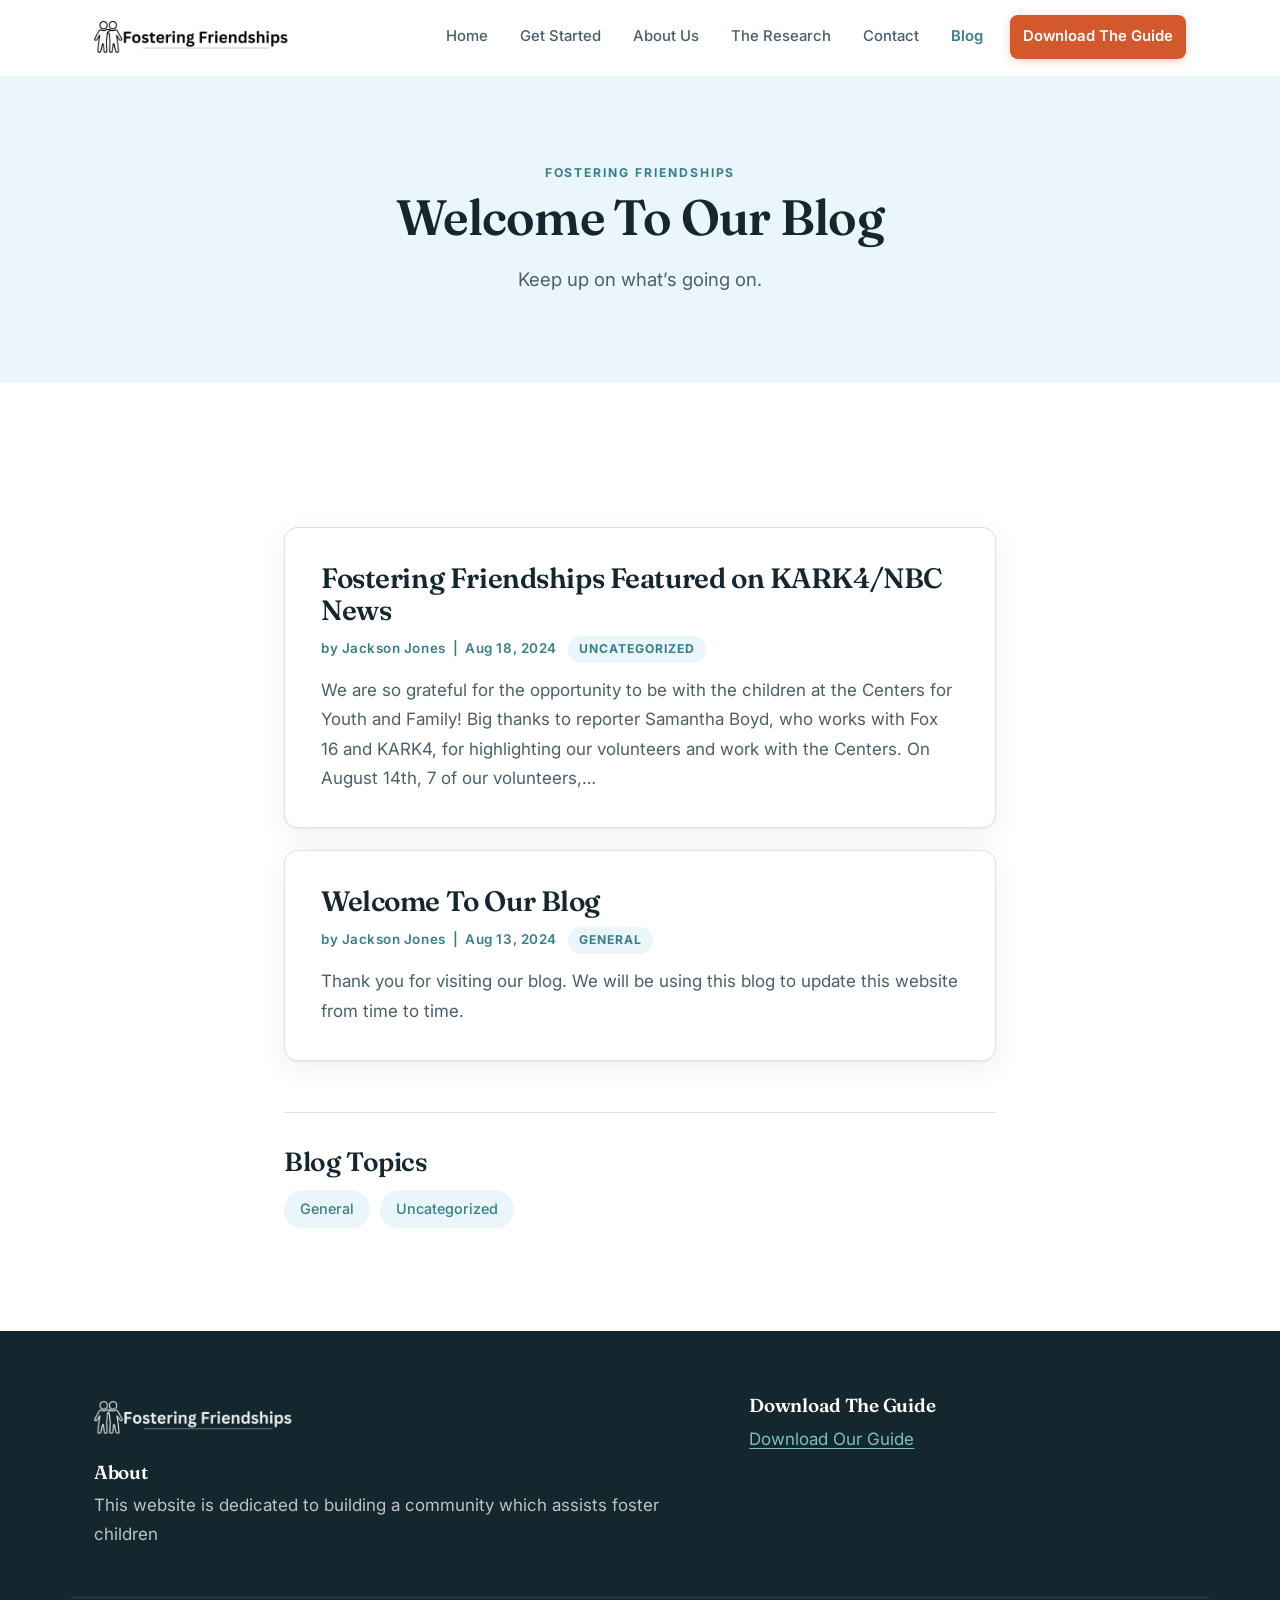
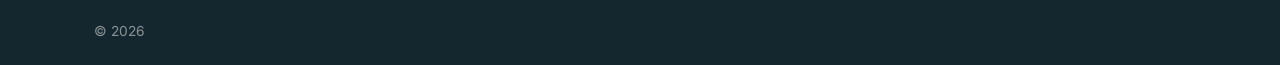
==== blog.html @ 0eacd420 "Fostering Friendships site Static HTML/CSS/JS rebuild of fosteringfriendship.org. Original copy and " ====
<!DOCTYPE html>
<html lang="en">
<head>
<meta charset="utf-8">
<meta name="viewport" content="width=device-width, initial-scale=1">
<title>Blog | Fostering Friendships</title>
<meta name="description" content="Updates from Fostering Friendships, a 501c3 non-profit building peer connections with foster children.">
<meta name="robots" content="noindex, nofollow">
<link rel="icon" href="assets/favicon.png" sizes="any">
<link rel="preconnect" href="https://fonts.googleapis.com">
<link rel="preconnect" href="https://fonts.gstatic.com" crossorigin>
<link href="https://fonts.googleapis.com/css2?family=Fraunces:opsz,wght@9..144,400;9..144,600;9..144,700&family=Inter:wght@400;500;600;700&display=swap" rel="stylesheet">
<link rel="stylesheet" href="styles.css">
<style>
  .page-head{background:var(--pale-soft);padding-block:clamp(56px,7vw,88px);text-align:center}
  .posts{display:grid;gap:22px;margin-top:2.4em}
  .post{
    background:var(--white);border:1px solid var(--line);border-radius:var(--radius);
    padding:34px 36px;box-shadow:var(--shadow);
  }
  .post h2{font-size:clamp(1.35rem,2.4vw,1.75rem);margin:0 0 .35em}
  .post .meta{
    font-size:.84rem;color:var(--teal-deep);font-weight:600;
    letter-spacing:.04em;margin:0 0 1em;
  }
  .tag{
    display:inline-block;background:var(--pale-soft);color:var(--teal-deep);
    border-radius:999px;padding:3px 11px;font-size:.76rem;font-weight:700;
    letter-spacing:.08em;text-transform:uppercase;margin-left:8px;
  }
  .topics{margin-top:3em;padding-top:2em;border-top:1px solid var(--line)}
  .topics h3{margin-bottom:.5em}
  .topic-list{list-style:none;margin:0;padding:0;display:flex;gap:10px;flex-wrap:wrap}
  .topic-list li{
    background:var(--pale-soft);border-radius:999px;padding:7px 16px;
    font-size:.9rem;font-weight:500;color:var(--teal-deep);
  }
  @media (max-width:620px){ .post{padding:26px 22px} }
</style>
</head>
<body>

<a class="skip" href="#main">Skip to content</a>

<header class="site-header" id="siteHeader">
  <div class="wrap header-inner">
    <a class="brand" href="index.html">
      <img src="assets/Logo-1.png" alt="Fostering Friendships" width="450" height="100">
    </a>
    <nav class="nav" id="nav" aria-label="Main">
      <a href="index.html">Home</a>
      <a href="index.html#get-started">Get Started</a>
      <a href="index.html#about">About Us</a>
      <a href="index.html#research">The Research</a>
      <a href="index.html#contact">Contact</a>
      <a href="blog.html" class="active">Blog</a>
      <a class="nav-cta" href="assets/fostering-friendship-guide.pdf" download>Download The Guide</a>
    </nav>
    <button class="burger" id="burger" aria-expanded="false" aria-controls="nav" aria-label="Menu">
      <span></span><span></span><span></span>
    </button>
  </div>
</header>

<main id="main">

<section class="page-head">
  <div class="wrap">
    <p class="eyebrow">Fostering Friendships</p>
    <h1 style="font-size:clamp(2.1rem,4.5vw,3.1rem)">Welcome To Our Blog</h1>
    <p class="lead" style="max-width:560px;margin-inline:auto">Keep up on what&rsquo;s going on.</p>
  </div>
</section>

<section class="section">
  <div class="wrap narrow">

    <div class="posts">

      <article class="post">
        <h2>Fostering Friendships Featured on KARK4/NBC News</h2>
        <p class="meta">by Jackson Jones &nbsp;|&nbsp; Aug 18, 2024 <span class="tag">Uncategorized</span></p>
        <p>We are so grateful for the opportunity to be with the children at the Centers for Youth and Family! Big thanks to reporter Samantha Boyd, who works with Fox 16 and KARK4, for highlighting our volunteers and work with the Centers. On August 14th, 7 of our volunteers,&hellip;</p>
      </article>

      <article class="post">
        <h2>Welcome To Our Blog</h2>
        <p class="meta">by Jackson Jones &nbsp;|&nbsp; Aug 13, 2024 <span class="tag">General</span></p>
        <p>Thank you for visiting our blog. We will be using this blog to update this website from time to time.</p>
      </article>

    </div>

    <div class="topics">
      <h3>Blog Topics</h3>
      <ul class="topic-list">
        <li>General</li>
        <li>Uncategorized</li>
      </ul>
    </div>

  </div>
</section>

</main>

<footer class="site-footer">
  <div class="wrap footer-inner">
    <div>
      <img class="footer-logo" src="assets/Logo-1.png" alt="Fostering Friendships" width="450" height="100">
      <h3>About</h3>
      <p>This website is dedicated to building a community which assists foster children</p>
    </div>
    <div>
      <h3>Download The Guide</h3>
      <p><a href="assets/fostering-friendship-guide.pdf" download>Download Our Guide</a></p>
    </div>
  </div>
  <div class="wrap footer-base">
    <p>&copy; 2026</p>
  </div>
</footer>

<a class="to-top" id="toTop" href="#main" aria-label="Back to top"></a>

<script src="script.js"></script>
</body>
</html>
---- styles.css ----
/* ─────────────────────────────────────────────────────
   Fostering Friendships
   Palette carried over from the original Divi build:
   #7EBEC5 teal · #d4edf4 pale blue · #d3582c burnt orange
   ───────────────────────────────────────────────────── */

:root{
  --teal:#7ebec5;
  --teal-deep:#37808b;
  --pale:#d4edf4;
  --pale-soft:#eaf6fa;
  --orange:#d3582c;
  --orange-deep:#b0431d;
  --ink:#15272e;
  --body:#4a5f69;
  --line:rgba(21,39,46,.13);
  --white:#fff;
  --radius:14px;
  --shadow:0 1px 2px rgba(21,39,46,.05), 0 8px 28px rgba(21,39,46,.07);
  --shadow-lg:0 2px 4px rgba(21,39,46,.06), 0 18px 50px rgba(21,39,46,.12);
  --wrap:1140px;
  --head:"Fraunces",Georgia,"Times New Roman",serif;
  --sans:"Inter",-apple-system,BlinkMacSystemFont,"Segoe UI",Roboto,sans-serif;
}

*,*::before,*::after{box-sizing:border-box}

html{scroll-behavior:smooth;scroll-padding-top:84px}
@media (prefers-reduced-motion:reduce){html{scroll-behavior:auto}}

body{
  margin:0;
  font-family:var(--sans);
  font-size:17px;
  line-height:1.72;
  color:var(--body);
  background:var(--white);
  -webkit-font-smoothing:antialiased;
}

img,video{max-width:100%;display:block}

a{color:var(--orange-deep);text-underline-offset:3px}
a:hover{color:var(--orange)}

.wrap{width:100%;max-width:var(--wrap);margin-inline:auto;padding-inline:24px}
.narrow{max-width:760px}
.narrow-c{max-width:820px;margin-inline:auto}
.center{text-align:center}

.skip{
  position:absolute;left:-9999px;top:0;z-index:100;
  background:var(--ink);color:#fff;padding:12px 18px;border-radius:0 0 8px 0;
}
.skip:focus{left:0}

/* ── Type ─────────────────────────────────────────── */
/* Headings sit tight to the text they introduce. */

h1,h2,h3,h4{
  font-family:var(--head);
  color:var(--ink);
  font-weight:600;
  line-height:1.15;
  margin:0 0 .4em;
  letter-spacing:-.015em;
}
h1{font-size:clamp(2.6rem,6vw,4.2rem);line-height:1.04}
h2{font-size:clamp(1.9rem,3.6vw,2.7rem)}
h3{font-size:clamp(1.3rem,2.2vw,1.65rem)}
h4{font-size:1.12rem;letter-spacing:-.005em}

p{margin:0 0 1.15em}
p:last-child{margin-bottom:0}

/* space ABOVE a heading, never below it */
* + h2{margin-top:1.7em}
* + h3{margin-top:1.9em}
.split-text > h3:first-child,
.card > h3:first-child,
.callout > h3:first-child,
.promise > h3:first-child,
.cta-band h3:first-child,
.values > h3:first-child,
.footer-inner h3{margin-top:0}

/* an eyebrow belongs to the heading under it, so keep them locked together */
.eyebrow + h1,
.eyebrow + h2,
.eyebrow + h3{margin-top:0}

.lead{font-size:1.16rem;line-height:1.7}
.sub{margin-bottom:2.2em}
.eyebrow{
  font-family:var(--sans);
  font-size:.76rem;font-weight:700;letter-spacing:.16em;text-transform:uppercase;
  color:var(--teal-deep);margin:0 0 .7em;
}
.attrib{
  margin-top:1.4em;font-weight:600;color:var(--ink);
  font-size:.95rem;letter-spacing:.02em;
}
.mt{margin-top:1.8em}

/* ── Header ───────────────────────────────────────── */

.site-header{
  position:sticky;top:0;z-index:50;
  background:rgba(255,255,255,.88);
  backdrop-filter:saturate(180%) blur(14px);
  border-bottom:1px solid transparent;
  transition:border-color .25s, box-shadow .25s;
}
.site-header.scrolled{border-bottom-color:var(--line);box-shadow:0 2px 20px rgba(21,39,46,.06)}

.header-inner{display:flex;align-items:center;gap:24px;min-height:74px}
.brand{flex:0 0 auto;display:flex;align-items:center}
.brand img{width:196px;height:auto}

.nav{margin-left:auto;display:flex;align-items:center;gap:6px}
.nav a{
  font-size:.93rem;font-weight:500;color:var(--body);text-decoration:none;
  padding:9px 13px;border-radius:8px;white-space:nowrap;
  transition:color .15s,background .15s;
}
.nav a:hover{color:var(--ink);background:var(--pale-soft)}
.nav a.active{color:var(--teal-deep);font-weight:600}
.nav .nav-cta{
  background:var(--orange);color:#fff;margin-left:8px;font-weight:600;
  box-shadow:0 2px 10px rgba(211,88,44,.28);
}
.nav .nav-cta:hover{background:var(--orange-deep);color:#fff}

.burger{
  display:none;margin-left:auto;width:44px;height:44px;
  border:0;background:transparent;cursor:pointer;padding:10px;
}
.burger span{display:block;height:2px;background:var(--ink);border-radius:2px;transition:.25s}
.burger span + span{margin-top:5px}
.burger[aria-expanded="true"] span:nth-child(1){transform:translateY(7px) rotate(45deg)}
.burger[aria-expanded="true"] span:nth-child(2){opacity:0}
.burger[aria-expanded="true"] span:nth-child(3){transform:translateY(-7px) rotate(-45deg)}

/* ── Buttons ──────────────────────────────────────── */

.btn{
  display:inline-block;font-family:var(--sans);
  font-size:.95rem;font-weight:600;letter-spacing:.01em;
  padding:14px 30px;border-radius:999px;border:1.5px solid transparent;
  text-decoration:none;cursor:pointer;
  transition:transform .15s, background .15s, box-shadow .15s, color .15s;
}
.btn:active{transform:translateY(1px)}
.btn-primary{background:var(--orange);color:#fff;box-shadow:0 4px 16px rgba(211,88,44,.3)}
.btn-primary:hover{background:var(--orange-deep);color:#fff;box-shadow:0 8px 24px rgba(211,88,44,.36)}
.btn-ghost{background:transparent;color:#fff;border-color:rgba(255,255,255,.75)}
.btn-ghost:hover{background:#fff;color:var(--ink)}

/* ── Hero ─────────────────────────────────────────── */

.hero{
  position:relative;min-height:min(92vh,820px);
  display:flex;align-items:center;justify-content:center;
  overflow:hidden;text-align:center;
}
.hero-media{
  position:absolute;inset:0;width:100%;height:100%;
  object-fit:cover;z-index:0;
}
.hero-scrim{
  position:absolute;inset:0;z-index:1;
  background:linear-gradient(180deg,rgba(0,19,46,.52) 0%,rgba(0,19,46,.42) 45%,rgba(0,19,46,.68) 100%);
}
.hero-inner{position:relative;z-index:2;padding-block:120px}
.hero h1{color:#fff;margin-bottom:.28em;text-shadow:0 2px 30px rgba(0,10,25,.35)}
.hero-sub{
  color:rgba(255,255,255,.94);font-size:clamp(1.05rem,2vw,1.3rem);
  max-width:620px;margin:0 auto 2.2em;line-height:1.6;
}
.hero-actions{display:flex;gap:14px;justify-content:center;flex-wrap:wrap;margin:0}

.scroll-cue{
  position:absolute;bottom:34px;left:50%;transform:translateX(-50%);
  z-index:2;width:46px;height:46px;border-radius:50%;
  border:1.5px solid rgba(255,255,255,.55);
  display:grid;place-items:center;
}
.scroll-cue span{
  width:11px;height:11px;border-right:2px solid #fff;border-bottom:2px solid #fff;
  transform:translateY(-2px) rotate(45deg);
}
@media (prefers-reduced-motion:no-preference){
  .scroll-cue{animation:bob 2.4s ease-in-out infinite}
  @keyframes bob{0%,100%{transform:translate(-50%,0)}50%{transform:translate(-50%,7px)}}
}

/* ── Sections ─────────────────────────────────────── */

.section{padding-block:clamp(64px,8vw,104px)}
.section-pale{background:var(--pale-soft)}

/* ── Split (text + image) ─────────────────────────── */

.split{display:grid;grid-template-columns:1.05fr .95fr;gap:clamp(32px,5vw,68px);align-items:center}
.split-reverse .split-text{order:1}
.split-reverse .split-media{order:2}
.split-media img{
  width:100%;border-radius:var(--radius);box-shadow:var(--shadow-lg);object-fit:cover;
}
.split-media figcaption{
  margin-top:.9em;text-align:center;font-style:italic;
  font-family:var(--head);color:var(--ink);font-size:1.02rem;
}
.founder .split-media{max-width:380px;margin-inline:auto}
.founder{margin-top:3.4em;align-items:start}

/* ── Steps ────────────────────────────────────────── */

.steps{
  list-style:none;margin:2.6em 0 0;padding:0;
  display:grid;grid-template-columns:repeat(3,1fr);gap:24px;counter-reset:s;
}
.steps li{
  background:var(--white);border:1px solid var(--line);border-radius:var(--radius);
  padding:34px 28px 30px;position:relative;box-shadow:var(--shadow);
}
.step-n{
  display:grid;place-items:center;width:42px;height:42px;border-radius:50%;
  background:var(--teal);color:#fff;font-family:var(--head);font-weight:700;font-size:1.15rem;
  margin-bottom:.9em;
}
.steps h4{margin-bottom:.45em}
.steps p{font-size:.97rem;margin:0}

.promise{
  margin-top:2.6em;padding:30px 34px;border-left:4px solid var(--teal);
  background:var(--white);border-radius:0 var(--radius) var(--radius) 0;box-shadow:var(--shadow);
}

.cta-band{
  margin-top:2.4em;padding:38px 40px;border-radius:var(--radius);
  background:linear-gradient(135deg,var(--teal-deep),var(--teal));
  color:#fff;display:flex;align-items:center;gap:32px;flex-wrap:wrap;
  box-shadow:var(--shadow-lg);
}
.cta-band h3{color:#fff;margin-bottom:.35em}
.cta-band p{margin:0;color:rgba(255,255,255,.93);max-width:62ch}
.cta-band > div{flex:1 1 380px}
.cta-band .btn-primary{background:#fff;color:var(--orange-deep);box-shadow:0 4px 18px rgba(0,0,0,.16)}
.cta-band .btn-primary:hover{background:#fff6f2;color:var(--orange-deep)}

/* ── Impact ───────────────────────────────────────── */

.impact{display:grid;grid-template-columns:1fr 1fr;gap:26px}
.card{
  background:var(--white);border:1px solid var(--line);border-radius:var(--radius);
  padding:36px 34px;box-shadow:var(--shadow);
}
.card h3{color:var(--teal-deep)}

.callout{
  margin-top:26px;padding:34px 36px;border-radius:var(--radius);
  background:#fdf3ee;border:1px solid rgba(211,88,44,.22);
}
.callout h3{color:var(--orange-deep)}

/* ── Mission quote ────────────────────────────────── */

.mission{
  margin:2.2em auto 0;max-width:880px;padding:40px 44px;
  background:var(--white);border-radius:var(--radius);
  border-top:4px solid var(--teal);box-shadow:var(--shadow-lg);
}
.mission p:last-child{
  font-family:var(--head);font-size:clamp(1.12rem,1.9vw,1.4rem);
  line-height:1.55;color:var(--ink);margin:0;
}
.values{
  margin-top:3.4em;padding:34px 36px;background:var(--white);
  border-radius:var(--radius);border:1px solid var(--line);box-shadow:var(--shadow);
}

/* ── Research ─────────────────────────────────────── */

.studies{margin-top:2.6em;display:grid;gap:16px}
.study{
  background:var(--white);border:1px solid var(--line);border-radius:var(--radius);
  box-shadow:var(--shadow);overflow:hidden;
}
.study summary{
  list-style:none;cursor:pointer;padding:24px 28px;
  display:flex;align-items:center;gap:20px;
  transition:background .15s;
}
.study summary::-webkit-details-marker{display:none}
.study summary:hover{background:var(--pale-soft)}
.study summary h4{margin:0;flex:1;line-height:1.35}
.chev{
  flex:0 0 auto;width:11px;height:11px;
  border-right:2px solid var(--teal-deep);border-bottom:2px solid var(--teal-deep);
  transform:rotate(45deg) translate(-2px,-2px);transition:transform .25s;
}
.study[open] .chev{transform:rotate(-135deg) translate(-2px,-2px)}
.study-body{padding:0 28px 30px;border-top:1px solid var(--line);padding-top:24px}
.cite{
  font-size:.88rem;color:var(--teal-deep);background:var(--pale-soft);
  padding:12px 16px;border-radius:8px;margin-bottom:1.3em;line-height:1.55;
}
.quotes-label{font-weight:600;color:var(--ink);margin-bottom:.6em}
.quotes{margin:1.2em 0 0;padding:0;list-style:none;display:grid;gap:14px}
.quotes li{
  padding:16px 20px;border-left:3px solid var(--teal);
  background:var(--pale-soft);border-radius:0 8px 8px 0;
  font-size:.97rem;line-height:1.65;
}

/* ── Form ─────────────────────────────────────────── */

.form{
  background:var(--white);padding:38px 38px 34px;border-radius:var(--radius);
  border:1px solid var(--line);box-shadow:var(--shadow-lg);
}
.row{display:grid;grid-template-columns:1fr 1fr;gap:20px}
.field{margin-bottom:20px}
.field label{
  display:block;font-size:.88rem;font-weight:600;color:var(--ink);margin-bottom:7px;
}
.req{color:var(--orange)}
.field input,.field textarea{
  width:100%;font-family:var(--sans);font-size:1rem;color:var(--ink);
  padding:13px 15px;border:1.5px solid var(--line);border-radius:10px;
  background:#fbfdfe;transition:border-color .15s, box-shadow .15s;
}
.field input:focus,.field textarea:focus{
  outline:none;border-color:var(--teal);box-shadow:0 0 0 4px rgba(126,190,197,.22);
}
.field textarea{resize:vertical;min-height:140px}
.field.invalid input,.field.invalid textarea{border-color:var(--orange)}
.counter{text-align:right;font-size:.8rem;color:#8798a1;margin:.45em 0 0}
.err{color:var(--orange-deep);font-size:.84rem;margin:.5em 0 0;min-height:0}
.err:empty{display:none}
.hp{position:absolute;left:-9999px;width:1px;height:1px;overflow:hidden}
.form-note{margin-top:1.2em;font-size:.92rem}
.form-note.ok{color:var(--teal-deep);font-weight:600}
.form-note.bad{color:var(--orange-deep)}

/* ── Footer ───────────────────────────────────────── */

.site-footer{background:var(--ink);color:rgba(255,255,255,.72);padding-top:64px}
.footer-inner{display:grid;grid-template-columns:1.4fr 1fr;gap:44px;padding-bottom:48px}
.footer-logo{width:200px;height:auto;margin-bottom:22px;filter:brightness(0) invert(1);opacity:.92}
.site-footer h3{color:#fff;font-size:1.18rem;margin-bottom:.4em}
.site-footer p{margin:0;line-height:1.7}
.site-footer a{color:var(--teal);text-decoration:underline}
.site-footer a:hover{color:#fff}
.footer-base{border-top:1px solid rgba(255,255,255,.12);padding-block:22px}
.footer-base p{font-size:.86rem;color:rgba(255,255,255,.5)}

/* ── Back to top ──────────────────────────────────── */

.to-top{
  position:fixed;right:22px;bottom:22px;z-index:40;
  width:46px;height:46px;border-radius:50%;
  background:var(--ink);display:grid;place-items:center;
  opacity:0;pointer-events:none;transition:opacity .25s, transform .25s;
  transform:translateY(8px);box-shadow:var(--shadow-lg);
}
.to-top.show{opacity:.9;pointer-events:auto;transform:none}
.to-top:hover{opacity:1}
.to-top::after{
  content:"";width:10px;height:10px;
  border-left:2px solid #fff;border-top:2px solid #fff;
  transform:translateY(2px) rotate(45deg);
}

/* ── Reveal on scroll ─────────────────────────────── */

@media (prefers-reduced-motion:no-preference){
  .reveal{opacity:0;transform:translateY(18px);transition:opacity .6s ease, transform .6s ease}
  .reveal.in{opacity:1;transform:none}
}

/* ── Responsive ───────────────────────────────────── */

@media (max-width:980px){
  .impact,.row{grid-template-columns:1fr}
  .steps{grid-template-columns:1fr}
  .split{grid-template-columns:1fr;gap:34px}
  .split-reverse .split-text,.split-reverse .split-media{order:initial}
  .founder .split-media{max-width:300px}
  .footer-inner{grid-template-columns:1fr;gap:34px}
}

@media (max-width:860px){
  .burger{display:block}
  .nav{
    position:fixed;inset:74px 0 auto;margin:0;
    flex-direction:column;align-items:stretch;gap:2px;
    background:#fff;border-bottom:1px solid var(--line);
    padding:14px 20px 22px;
    box-shadow:0 20px 40px rgba(21,39,46,.12);
    transform:translateY(-12px);opacity:0;pointer-events:none;
    transition:opacity .2s, transform .2s;
    max-height:calc(100vh - 74px);overflow-y:auto;
  }
  .nav.open{opacity:1;transform:none;pointer-events:auto}
  .nav a{padding:13px 14px;font-size:1rem;border-radius:10px}
  .nav .nav-cta{margin:10px 0 0;text-align:center}
}

@media (max-width:620px){
  body{font-size:16px}
  .wrap{padding-inline:18px}
  .hero-inner{padding-block:96px}
  .hero-actions .btn{width:100%;max-width:300px}
  .form,.mission,.values,.callout,.card,.cta-band{padding-inline:22px}
  .form{padding-block:28px}
  .cta-band{padding-block:30px}
  .study summary{padding:20px}
  .study-body{padding-inline:20px}
  .to-top{right:14px;bottom:14px}
}
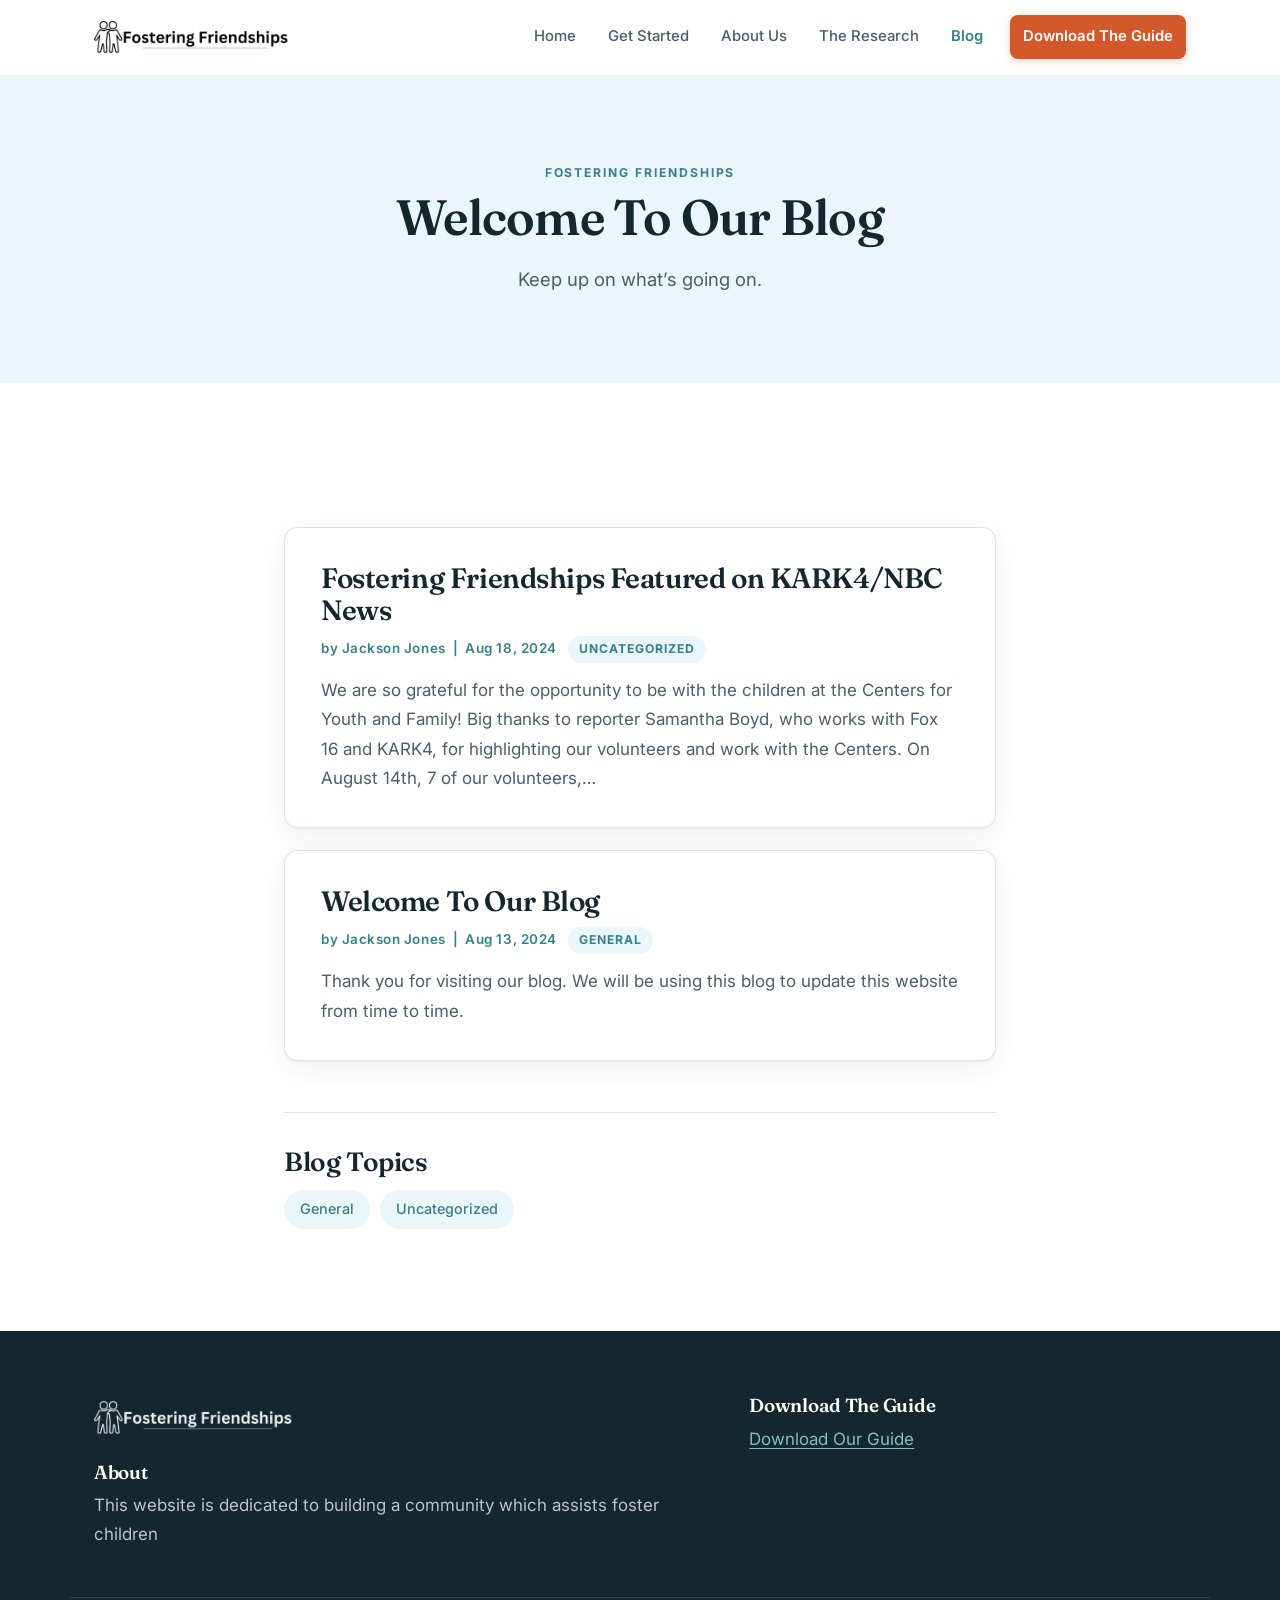
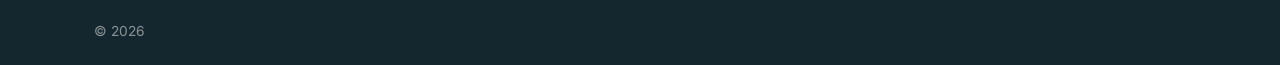
==== commit e2abc552: "Remove the contact form It posted to a WordPress backend that no longer exists and its reCAPTCHA key" ====
--- a/blog.html
+++ b/blog.html
@@ -52,7 +52,6 @@
       <a href="index.html#get-started">Get Started</a>
       <a href="index.html#about">About Us</a>
       <a href="index.html#research">The Research</a>
-      <a href="index.html#contact">Contact</a>
       <a href="blog.html" class="active">Blog</a>
       <a class="nav-cta" href="assets/fostering-friendship-guide.pdf" download>Download The Guide</a>
     </nav>
--- a/styles.css
+++ b/styles.css
@@ -314,36 +314,6 @@
   font-size:.97rem;line-height:1.65;
 }
 
-/* ── Form ─────────────────────────────────────────── */
-
-.form{
-  background:var(--white);padding:38px 38px 34px;border-radius:var(--radius);
-  border:1px solid var(--line);box-shadow:var(--shadow-lg);
-}
-.row{display:grid;grid-template-columns:1fr 1fr;gap:20px}
-.field{margin-bottom:20px}
-.field label{
-  display:block;font-size:.88rem;font-weight:600;color:var(--ink);margin-bottom:7px;
-}
-.req{color:var(--orange)}
-.field input,.field textarea{
-  width:100%;font-family:var(--sans);font-size:1rem;color:var(--ink);
-  padding:13px 15px;border:1.5px solid var(--line);border-radius:10px;
-  background:#fbfdfe;transition:border-color .15s, box-shadow .15s;
-}
-.field input:focus,.field textarea:focus{
-  outline:none;border-color:var(--teal);box-shadow:0 0 0 4px rgba(126,190,197,.22);
-}
-.field textarea{resize:vertical;min-height:140px}
-.field.invalid input,.field.invalid textarea{border-color:var(--orange)}
-.counter{text-align:right;font-size:.8rem;color:#8798a1;margin:.45em 0 0}
-.err{color:var(--orange-deep);font-size:.84rem;margin:.5em 0 0;min-height:0}
-.err:empty{display:none}
-.hp{position:absolute;left:-9999px;width:1px;height:1px;overflow:hidden}
-.form-note{margin-top:1.2em;font-size:.92rem}
-.form-note.ok{color:var(--teal-deep);font-weight:600}
-.form-note.bad{color:var(--orange-deep)}
-
 /* ── Footer ───────────────────────────────────────── */
 
 .site-footer{background:var(--ink);color:rgba(255,255,255,.72);padding-top:64px}
@@ -413,8 +383,7 @@
   .wrap{padding-inline:18px}
   .hero-inner{padding-block:96px}
   .hero-actions .btn{width:100%;max-width:300px}
-  .form,.mission,.values,.callout,.card,.cta-band{padding-inline:22px}
-  .form{padding-block:28px}
+  .mission,.values,.callout,.card,.cta-band{padding-inline:22px}
   .cta-band{padding-block:30px}
   .study summary{padding:20px}
   .study-body{padding-inline:20px}
